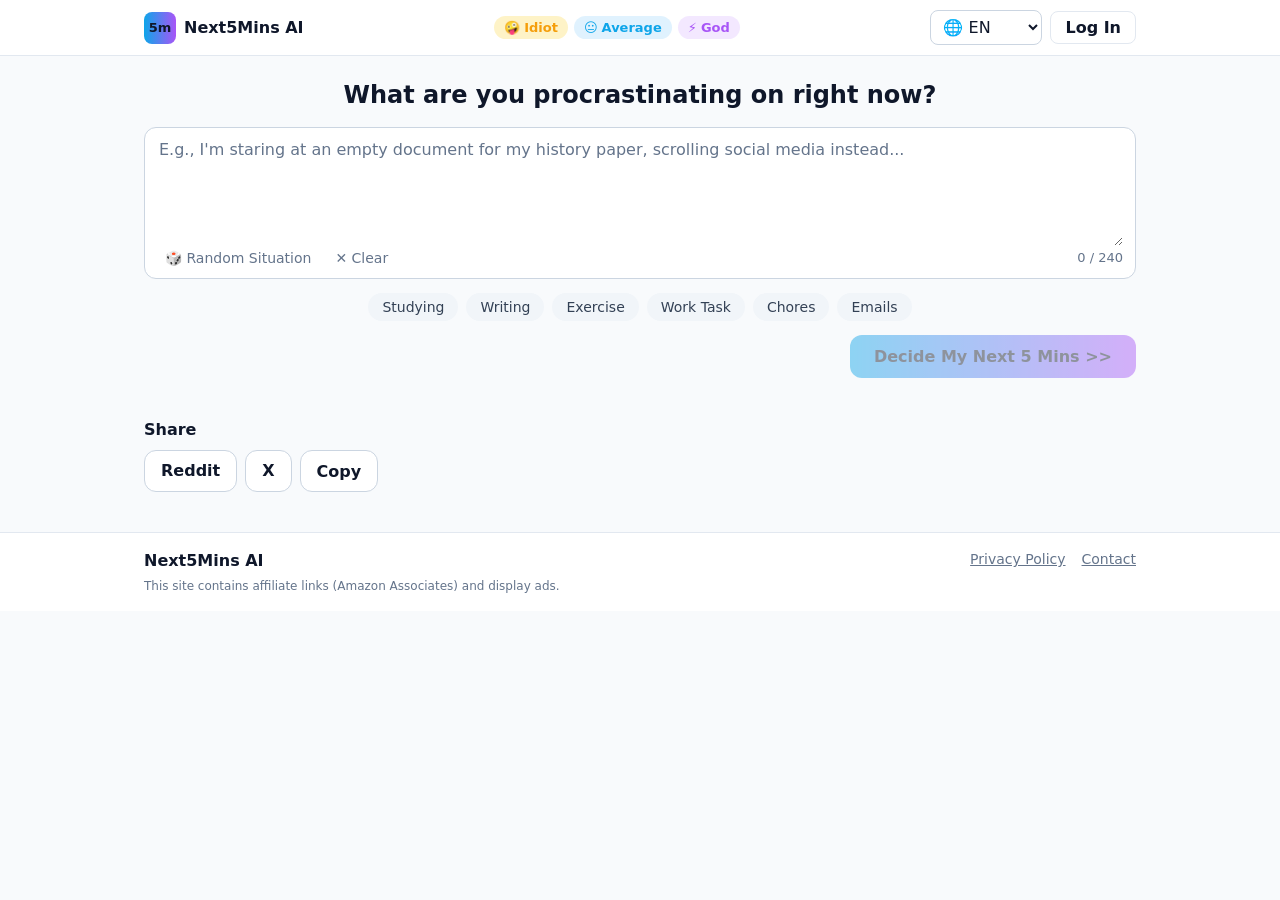
==== 成果物/制作・販売部/Next5MinsAI/index.html @ 343b5043 "Gemini のジェム用の枝: Next5Mins AI にかかわるものだけ(社員16名・決まりの抜き出しを含む)。公開用 社長の指示 2026-11-05「Geminiに読み込ませるギットハブリポジ" ====
<!doctype html>
<html lang="en">
<head>
  <meta charset="utf-8">
  <meta name="viewport" content="width=device-width, initial-scale=1">
  <title>Next5Mins AI</title>
  <link rel="stylesheet" href="parts/part0-page/page.css">
  <link rel="stylesheet" href="parts/part1-header-input/part1.css">
  <link rel="stylesheet" href="parts/part2-cards/part2.css">
  <link rel="stylesheet" href="parts/part3-timer-ads/part3.css">
  <link rel="stylesheet" href="parts/part4-item-throw/part4.css">
  <link rel="stylesheet" href="parts/part5-share-footer/part5.css">
</head>
<body>
  <!-- パーツ1 ヘッダー(ページの一番上・いつも出す) -->
  <header id="n5-part1"></header>
  <main class="n5-container">
    <!-- パーツ1 状況の入力 -->
    <section id="n5-part1-input" class="n5-section"></section>
    <!-- パーツ2 3枚のカード(作ったあとに開く) -->
    <section id="n5-part2" class="n5-section" hidden></section>
    <!-- パーツ3 5分タイマーと広告(カードを選んだあとに開く) -->
    <section id="n5-part3" class="n5-section" hidden></section>
  </main>
  <!-- パーツ5 共有とフッター -->
  <footer id="n5-part5"></footer>
  <!-- パーツ4 投げる品物(画面の上に重ねる層) -->
  <div id="n5-part4"></div>

  <script src="common/config.js"></script>
  <script src="common/bus.js"></script>
  <script src="common/samples.js"></script>
  <script src="common/api.js"></script>
  <script src="parts/part1-header-input/part1.js"></script>
  <script src="parts/part2-cards/part2.js"></script>
  <script src="parts/part3-timer-ads/part3.js"></script>
  <script src="parts/part4-item-throw/part4.js"></script>
  <script src="parts/part5-share-footer/part5.js"></script>
</body>
</html>
---- 成果物/制作・販売部/Next5MinsAI/parts/part0-page/page.css ----
/* パーツ0 ページ全体(比べ表 0-1〜0-6。設計書 8-1・8-2)。色と幅は、ここだけに書く */
:root {
  --n5-bg: #F8FAFC;          /* 0-1 ページの背景 */
  --n5-surface: #FFFFFF;     /* 0-2 カード・入力欄 */
  --n5-border: #E2E8F0;      /* 0-3 枠線・区切り線 */
  --n5-input-border: #CBD5E1;/* 1-7 入力欄の枠 */
  --n5-text: #0F172A;        /* 0-4 本文 */
  --n5-text-sub: #64748B;    /* 0-4 補足・入力前の薄い文字 */
  --n5-chip-bg: #F1F5F9;     /* 1-11 プリセット */
  --n5-chip-text: #334155;
  --n5-idiot: #F59E0B;   --n5-idiot-bg: #FEF3C7;
  --n5-average: #0EA5E9; --n5-average-bg: #E0F2FE;
  --n5-god: #A855F7;     --n5-god-bg: #F3E8FF;
  --n5-cta: linear-gradient(90deg, #0EA5E9, #A855F7);
  --n5-error: #B91C1C;       /* エラーの文字(もとにない。パーツ1が使う) */
  --n5-error-bg: #FEF2F2;    /* エラーの背景 */
  --n5-shade: rgba(15, 23, 42, 0.45); /* 小窓の後ろの幕 */
  --n5-max-width: 1024px;    /* 0-5 */
  --n5-gutter: 16px;         /* 0-5 スマホの左右の余白 */
  --n5-radius: 12px;
  --n5-font: system-ui, -apple-system, "Segoe UI", Roboto, "Hiragino Sans", "Noto Sans JP", "Yu Gothic UI", sans-serif;
}
* { box-sizing: border-box; }
html, body { margin: 0; padding: 0; }
body { background: var(--n5-bg); color: var(--n5-text); font-family: var(--n5-font); line-height: 1.5; min-height: 100vh; overflow-x: hidden; }
.n5-container { max-width: var(--n5-max-width); margin: 0 auto; padding: 0 var(--n5-gutter); }
.n5-section { margin: 24px 0; }
[hidden] { display: none !important; }
a { color: var(--n5-average); }
button { font-family: inherit; font-size: inherit; cursor: pointer; }
.n5-sr { position: absolute; width: 1px; height: 1px; overflow: hidden; clip: rect(0 0 0 0); white-space: nowrap; }
---- 成果物/制作・販売部/Next5MinsAI/parts/part1-header-input/part1.css ----
/* パーツ1 ヘッダーと状況の入力(比べ表 1-1〜1-12)。クラス名は n5-p1- で始める */
/* パーツ1だけで使う色の変数(page.css に足せないため、ここに1回だけ書く。part0 に移すなら gaps 参照) */
:root {
  --n5-p1-on-color: var(--n5-p1-on-color);
  --n5-p1-error-bg: #FEF2F2;
  --n5-p1-error-text: #B91C1C;
  --n5-p1-scrim: var(--n5-p1-scrim);
  --n5-p1-shadow: rgba(15, 23, 42, 0.08);
  --n5-p1-menu-shadow: rgba(15, 23, 42, 0.18);
}
.n5-p1-preview { border: 1px dashed var(--n5-input-border); border-radius: var(--n5-radius); padding: 12px; background: var(--n5-surface); }
.n5-p1-preview button { margin: 0 6px 6px 0; padding: 6px 12px; border: 1px solid var(--n5-input-border); border-radius: 8px; background: var(--n5-chip-bg); color: var(--n5-chip-text); }
.n5-p1-preview pre { margin: 8px 0 0; max-height: 160px; overflow: auto; white-space: pre-wrap; overflow-wrap: anywhere; font-size: 12px; color: var(--n5-text-sub); }
.n5-p1-header { background: var(--n5-surface); border-bottom: 1px solid var(--n5-border); }
.n5-p1-bar { display: flex; align-items: center; justify-content: space-between; gap: 8px; flex-wrap: wrap; padding-top: 10px; padding-bottom: 10px; }
.n5-p1-brand { display: flex; align-items: center; gap: 8px; font-weight: 700; white-space: nowrap; }
.n5-p1-logo { display: inline-flex; align-items: center; justify-content: center; width: 32px; height: 32px; border-radius: 8px; background: var(--n5-cta); color: var(--n5-p1-on-color); font-size: 13px; font-weight: 800; }
.n5-p1-badges { display: flex; gap: 6px; flex-wrap: wrap; justify-content: center; }
.n5-p1-badge { display: inline-flex; align-items: center; gap: 4px; padding: 2px 10px; border-radius: 999px; font-size: 13px; font-weight: 600; white-space: nowrap; }
.n5-p1-badge-idiot { color: var(--n5-idiot); background: var(--n5-idiot-bg); }
.n5-p1-badge-average { color: var(--n5-average); background: var(--n5-average-bg); }
.n5-p1-badge-god { color: var(--n5-god); background: var(--n5-god-bg); }
.n5-p1-right { display: flex; align-items: center; gap: 8px; }
.n5-p1-lang { padding: 6px 8px; border: 1px solid var(--n5-input-border); border-radius: 8px; background: var(--n5-surface); color: var(--n5-text); font: inherit; }
.n5-p1-login { padding: 6px 14px; border: 1px solid var(--n5-border); border-radius: 8px; background: var(--n5-surface); color: var(--n5-text); font-weight: 600; }
.n5-p1-login:hover { background: var(--n5-chip-bg); }

.n5-p1-overlay { position: fixed; inset: 0; background: var(--n5-p1-scrim); display: flex; align-items: center; justify-content: center; padding: var(--n5-gutter); z-index: 1000; }
.n5-p1-modal { position: relative; width: 100%; max-width: 360px; background: var(--n5-surface); border-radius: var(--n5-radius); padding: 24px 20px 20px; display: flex; flex-direction: column; gap: 10px; }
.n5-p1-modal-title { margin: 0 0 4px; font-size: 18px; }
.n5-p1-close { position: absolute; top: 8px; right: 8px; width: 32px; height: 32px; border: 0; border-radius: 8px; background: transparent; color: var(--n5-text-sub); font-size: 18px; }
.n5-p1-close:hover { background: var(--n5-chip-bg); }
.n5-p1-oauth { padding: 10px; border: 1px solid var(--n5-input-border); border-radius: 8px; background: var(--n5-surface); color: var(--n5-text-sub); font-weight: 600; }
.n5-p1-soon { margin: 4px 0 0; text-align: center; color: var(--n5-text-sub); font-size: 14px; }

.n5-p1-input { text-align: center; }
.n5-p1-title { margin: 24px 0 16px; font-size: 24px; line-height: 1.3; overflow-wrap: anywhere; }
.n5-p1-box { background: var(--n5-surface); border: 1px solid var(--n5-input-border); border-radius: var(--n5-radius); padding: 8px 12px; text-align: left; }
.n5-p1-box:focus-within { border-color: var(--n5-average); box-shadow: 0 0 0 3px var(--n5-average-bg), 0 2px 8px var(--n5-p1-shadow); }
.n5-p1-textarea { display: block; width: 100%; min-height: 110px; border: 0; outline: 0; resize: vertical; background: transparent; color: var(--n5-text); font: inherit; }
.n5-p1-textarea::placeholder { color: var(--n5-text-sub); }
.n5-p1-tools { display: flex; align-items: center; gap: 8px; flex-wrap: wrap; }
.n5-p1-tool { padding: 4px 8px; border: 0; border-radius: 8px; background: transparent; color: var(--n5-text-sub); font-size: 14px; }
.n5-p1-tool:hover { background: var(--n5-chip-bg); }
.n5-p1-count { margin-left: auto; color: var(--n5-text-sub); font-size: 13px; }
.n5-p1-presets { display: flex; flex-wrap: wrap; gap: 8px; justify-content: center; margin: 14px 0; }
.n5-p1-chip { padding: 6px 14px; border: 0; border-radius: 999px; background: var(--n5-chip-bg); color: var(--n5-chip-text); font-size: 14px; }
.n5-p1-chip:hover { filter: brightness(0.96); }
.n5-p1-error { margin: 8px 0 12px; padding: 8px 12px; border-radius: 8px; background: var(--n5-p1-error-bg); color: var(--n5-p1-error-text); font-size: 14px; text-align: left; overflow-wrap: anywhere; }
.n5-p1-actions { display: flex; justify-content: flex-end; }
.n5-p1-decide { padding: 12px 24px; border: 0; border-radius: var(--n5-radius); background: var(--n5-cta); color: var(--n5-p1-on-color); font-weight: 700; }
.n5-p1-decide:disabled { opacity: 0.45; cursor: not-allowed; }
.n5-p1-textarea:focus-visible, .n5-p1-tool:focus-visible, .n5-p1-chip:focus-visible, .n5-p1-decide:focus-visible, .n5-p1-login:focus-visible, .n5-p1-lang:focus-visible { outline: 2px solid var(--n5-average); outline-offset: 2px; }
@media (max-width: 480px) {
  .n5-p1-title { font-size: 20px; }
  .n5-p1-badges { order: 3; width: 100%; }
  .n5-p1-decide { width: 100%; }
}

.n5-p1-account { position: relative; }
.n5-p1-user { padding: 6px 14px; border: 1px solid var(--n5-border); border-radius: 8px; background: var(--n5-surface); color: var(--n5-text); font-weight: 600; }
.n5-p1-menu { position: absolute; right: 0; top: 100%; margin-top: 4px; min-width: 160px; display: flex; flex-direction: column; background: var(--n5-surface); border: 1px solid var(--n5-border); border-radius: 8px; box-shadow: 0 4px 12px var(--n5-p1-menu-shadow); z-index: 900; }
.n5-p1-menu-item { padding: 10px 14px; border: 0; background: transparent; color: var(--n5-text); text-align: left; }
.n5-p1-menu-item:hover:not(:disabled) { background: var(--n5-chip-bg); }
.n5-p1-menu-item:disabled { color: var(--n5-text-sub); cursor: not-allowed; }
.n5-p1-user:focus-visible, .n5-p1-menu-item:focus-visible { outline: 2px solid var(--n5-average); outline-offset: 2px; }
---- 成果物/制作・販売部/Next5MinsAI/parts/part2-cards/part2.css ----
/* パーツ2 3枚のカード(比べ表 2-1〜2-8)。クラス名は n5-p2-。色・幅は page.css の変数だけ使う */
.n5-p2-summary { margin: 0 0 12px; font-size: 0.875rem; color: var(--n5-text-sub); overflow-wrap: anywhere; }
.n5-p2-cards { display: grid; grid-template-columns: 1fr; gap: var(--n5-gutter); margin: 0; padding: 0; list-style: none; }
@media (min-width: 768px) { .n5-p2-cards { grid-template-columns: repeat(3, minmax(0, 1fr)); } }
.n5-p2-card { display: flex; flex-direction: column; gap: 8px; min-width: 0; padding: var(--n5-gutter); background: var(--n5-surface); border: 1px solid var(--n5-border); border-left-width: 6px; border-radius: var(--n5-radius); }
.n5-p2-card-idiot { border-left-color: var(--n5-idiot); }
.n5-p2-card-average { border-left-color: var(--n5-average); }
.n5-p2-card-god { border-left-color: var(--n5-god); }
.n5-p2-card-selected { border-top-color: var(--n5-text); border-right-color: var(--n5-text); border-bottom-color: var(--n5-text); }  /* 左の太い縁はキャラの色のまま */
.n5-p2-badge { align-self: flex-start; padding: 2px 10px; border-radius: 999px; font-size: 0.8125rem; font-weight: 700; }
.n5-p2-badge-idiot { background: var(--n5-idiot-bg); color: var(--n5-idiot); }
.n5-p2-badge-average { background: var(--n5-average-bg); color: var(--n5-average); }
.n5-p2-badge-god { background: var(--n5-god-bg); color: var(--n5-god); }
.n5-p2-title { margin: 0; font-size: 1.125rem; font-weight: 700; overflow-wrap: anywhere; }
.n5-p2-instruction { margin: 0; overflow-wrap: anywhere; }
.n5-p2-why { margin: 0; color: var(--n5-text-sub); font-size: 0.875rem; overflow-wrap: anywhere; }
.n5-p2-why-label { display: block; font-weight: 700; }
.n5-p2-spacer { flex: 1; }
.n5-p2-selected-mark { font-weight: 700; font-size: 0.875rem; color: var(--n5-text); min-height: 1.5em; }
.n5-p2-pick { width: 100%; padding: 10px 12px; border: 0; border-radius: var(--n5-radius); color: var(--n5-surface); font-weight: 700; }
.n5-p2-pick-idiot { background: var(--n5-idiot); }
.n5-p2-pick-average { background: var(--n5-average); }
.n5-p2-pick-god { background: var(--n5-god); }
.n5-p2-pick:disabled, .n5-p2-retry:disabled { opacity: 0.4; cursor: not-allowed; }
.n5-p2-actions { display: flex; justify-content: center; margin-top: 16px; }
.n5-p2-retry { padding: 8px 20px; background: var(--n5-surface); color: var(--n5-text); border: 1px solid var(--n5-input-border); border-radius: var(--n5-radius); }
.n5-p2-safety { padding: var(--n5-gutter); background: var(--n5-surface); border: 1px solid var(--n5-border); border-radius: var(--n5-radius); color: var(--n5-text); overflow-wrap: anywhere; }
.n5-p2-thinking { margin: 0 0 12px; color: var(--n5-text-sub); font-weight: 700; }
.n5-p2-skeleton { min-height: 140px; background: var(--n5-chip-bg); border: 1px solid var(--n5-border); border-radius: var(--n5-radius); animation: n5-p2-pulse 1.2s ease-in-out infinite; }
@keyframes n5-p2-pulse { 0%, 100% { opacity: 1; } 50% { opacity: 0.45; } }
@media (prefers-reduced-motion: reduce) { .n5-p2-skeleton { animation: none; } }
.n5-p2-preview-log { white-space: pre-wrap; overflow-wrap: anywhere; font-size: 0.75rem; }  /* 予行画面の出来事の記録用 */
.n5-p2-preview-error { padding: 8px 12px; margin: 0 0 12px; border: 1px solid var(--n5-border); border-radius: var(--n5-radius); color: var(--n5-text); overflow-wrap: anywhere; }  /* 予行画面だけ: パーツ1の代わりにエラーを出す */
---- 成果物/制作・販売部/Next5MinsAI/parts/part3-timer-ads/part3.css ----
/* パーツ3 5分タイマーと広告(比べ表 3-1〜3-4)。クラス名は n5-p3- */
.n5-p3-card { background: var(--n5-surface); border: 1px solid var(--n5-border); border-radius: var(--n5-radius); padding: var(--n5-gutter); text-align: center; }
.n5-p3-title { margin: 0 0 8px; font-size: 1.25rem; font-weight: 700; overflow-wrap: anywhere; color: var(--n5-text); }
.n5-p3-title.n5-p3-idiot { color: var(--n5-idiot); }
.n5-p3-title.n5-p3-average { color: var(--n5-average); }
.n5-p3-title.n5-p3-god { color: var(--n5-god); }
.n5-p3-instruction { margin: 0 0 16px; color: var(--n5-text); overflow-wrap: anywhere; }
.n5-p3-clock { font-size: 4rem; font-weight: 700; line-height: 1.1; font-variant-numeric: tabular-nums; color: var(--n5-text); }
.n5-p3-clock.n5-p3-done { color: var(--n5-average); }
.n5-p3-praise { margin: 8px 0 0; color: var(--n5-text-sub); }
.n5-p3-badge { display: inline-block; margin-top: 8px; padding: 2px 10px; border-radius: 999px; background: var(--n5-chip-bg); color: var(--n5-chip-text); font-size: 0.875rem; }
.n5-p3-buttons { display: flex; flex-wrap: wrap; gap: 8px; justify-content: center; margin-top: 16px; }
.n5-p3-btn { padding: 8px 16px; border: 1px solid var(--n5-input-border); border-radius: var(--n5-radius); background: var(--n5-surface); color: var(--n5-text); max-width: 100%; }
.n5-p3-btn.n5-p3-primary { background: var(--n5-cta); color: var(--n5-surface); border-color: transparent; }
.n5-p3-ad { position: relative; margin-top: 16px; min-height: 90px; border: 1px solid var(--n5-border); background: var(--n5-surface); border-radius: var(--n5-radius); padding: 24px var(--n5-gutter) var(--n5-gutter); overflow: hidden; max-width: 100%; }
.n5-p3-ad-label { position: absolute; top: 4px; left: 8px; font-size: 0.75rem; color: var(--n5-text-sub); }
.n5-p3-ad-empty { display: flex; align-items: center; justify-content: center; min-height: 50px; color: var(--n5-text-sub); opacity: 0.7; }
/* 広告の中身(AdSense の ins や画像)が枠からはみ出さない */
.n5-p3-ad-body { max-width: 100%; overflow: hidden; }
.n5-p3-ad-body * { max-width: 100%; box-sizing: border-box; }
/* 予行画面だけで使う(本番の index.html では読まれない preview.js が作る) */
#n5-p3-log { white-space: pre-wrap; overflow-wrap: anywhere; max-width: 100%; color: var(--n5-text-sub); }
---- 成果物/制作・販売部/Next5MinsAI/parts/part4-item-throw/part4.css ----
/* パーツ4 投げる品物(比べ表 4-1〜4-6)。クラス名は n5-p4- で始める。色と幅は part0-page/page.css の変数 */
#n5-part4 {
  --n5-p4-item: 64px;        /* 4-3 飛んでいる品物(押せる大きさ。56px 以上) */
  --n5-p4-emoji: 48px;       /* 4-3 絵文字(48px 以上) */
  --n5-p4-modal-emoji: 64px; /* 4-5 小窓の絵文字 */
  --n5-p4-dialog-width: 420px;
  --n5-p4-z: 1000;
  position: fixed;
  inset: 0;
  pointer-events: none;
  overflow: hidden;
  z-index: var(--n5-p4-z);
  font-family: var(--n5-font);
  color: var(--n5-text);
}

/* 4-2 バカのふきだし(左下か右下) */
.n5-p4-bubble {
  position: absolute;
  bottom: var(--n5-gutter);
  max-width: calc(100% - var(--n5-gutter) * 2);
  display: flex;
  align-items: center;
  gap: 8px;
  padding: 8px 12px;
  background: var(--n5-idiot-bg);
  border: 2px solid var(--n5-idiot);
  border-radius: var(--n5-radius);
  pointer-events: none;
}
.n5-p4-bubble--left { left: var(--n5-gutter); }
.n5-p4-bubble--right { right: var(--n5-gutter); }
.n5-p4-bubble-face { font-size: var(--n5-p4-modal-emoji); line-height: 1; flex: none; }
.n5-p4-bubble-line { font-weight: 700; overflow-wrap: anywhere; }

/* 4-3 飛んでくる品物(位置は js が transform で付ける) */
.n5-p4-item {
  position: absolute;
  top: 0;
  left: 0;
  width: var(--n5-p4-item);
  height: var(--n5-p4-item);
  padding: 0;
  display: flex;
  align-items: center;
  justify-content: center;
  background: var(--n5-idiot-bg);
  border: 2px solid var(--n5-idiot);
  border-radius: 50%;
  font-size: var(--n5-p4-emoji);
  line-height: 1;
  pointer-events: auto;
  touch-action: manipulation;
  will-change: transform;
}
.n5-p4-item:focus-visible { outline: 3px solid var(--n5-text); outline-offset: 2px; }

/* 4-5 小窓(中央)と、外側を押すと閉じる幕 */
.n5-p4-backdrop {
  position: absolute;
  inset: 0;
  display: flex;
  align-items: center;
  justify-content: center;
  padding: var(--n5-gutter);
  background: var(--n5-text-sub);
  background: color-mix(in srgb, var(--n5-text) 45%, transparent);
  pointer-events: auto;
}
.n5-p4-dialog {
  position: relative;
  width: 100%;
  max-width: var(--n5-p4-dialog-width);
  max-height: 100%;
  overflow-y: auto;
  padding: 24px var(--n5-gutter) var(--n5-gutter);
  background: var(--n5-surface);
  border: 1px solid var(--n5-border);
  border-radius: var(--n5-radius);
  text-align: center;
}
.n5-p4-ad {
  position: absolute;
  top: 8px;
  right: 8px;
  padding: 0 8px;
  background: var(--n5-chip-bg);
  color: var(--n5-text-sub);
  border: 1px solid var(--n5-border);
  border-radius: var(--n5-radius);
  font-size: 0.75rem;
}
.n5-p4-modal-emoji { font-size: var(--n5-p4-modal-emoji); line-height: 1.2; }
.n5-p4-name { margin: 8px 0; font-size: 1.25rem; font-weight: 700; overflow-wrap: anywhere; }
.n5-p4-says-label { margin: 8px 0 0; color: var(--n5-text-sub); font-size: 0.875rem; font-weight: 700; }
.n5-p4-reason { margin: 4px 0 16px; overflow-wrap: anywhere; }
.n5-p4-link {
  display: inline-block;
  max-width: 100%;
  padding: 12px 24px;
  background: var(--n5-idiot);
  color: var(--n5-text);
  border-radius: var(--n5-radius);
  font-weight: 700;
  text-decoration: none;
}
.n5-p4-link:focus-visible, .n5-p4-close:focus-visible { outline: 3px solid var(--n5-text); outline-offset: 2px; }
.n5-p4-note { margin: 8px 0 0; color: var(--n5-text-sub); font-size: 0.75rem; }
.n5-p4-close {
  display: block;
  margin: 16px auto 0;
  padding: 8px 16px;
  background: var(--n5-chip-bg);
  color: var(--n5-chip-text);
  border: 1px solid var(--n5-border);
  border-radius: var(--n5-radius);
}

/* 予行(part4.html)の画面だけで使う */
.n5-p4-preview { padding-block: var(--n5-gutter); }
.n5-p4-preview h1 { font-size: 1.25rem; }
.n5-p4-preview-hint { color: var(--n5-text-sub); }
.n5-p4-preview-bg { margin: 16px 0; padding: 48px var(--n5-gutter); border: 1px dashed var(--n5-input-border); border-radius: var(--n5-radius); color: var(--n5-text-sub); text-align: center; overflow-wrap: anywhere; }
.n5-p4-preview-controls { display: flex; flex-wrap: wrap; gap: 8px; }
.n5-p4-preview-controls button { padding: 8px 12px; background: var(--n5-surface); border: 1px solid var(--n5-input-border); border-radius: var(--n5-radius); }
.n5-p4-preview-controls button[aria-pressed="true"] { background: var(--n5-idiot-bg); border-color: var(--n5-idiot); }
.n5-p4-preview-log { margin: 16px 0; padding: 8px var(--n5-gutter) 8px 24px; background: var(--n5-surface); border: 1px solid var(--n5-border); border-radius: var(--n5-radius); font-family: ui-monospace, monospace; font-size: 0.75rem; overflow-wrap: anywhere; }
---- 成果物/制作・販売部/Next5MinsAI/parts/part5-share-footer/part5.css ----
/* パーツ5 共有とフッター(比べ表 5-1〜5-2)。クラス名は n5-p5- */
.n5-p5-share { padding-top: 16px; padding-bottom: 16px; }
.n5-p5-share-title { margin: 0 0 8px; font-size: 1rem; font-weight: 700; color: var(--n5-text); }
.n5-p5-share-row { display: flex; flex-wrap: wrap; gap: 8px; }
.n5-p5-btn { display: inline-block; padding: 8px 16px; border: 1px solid var(--n5-input-border); border-radius: var(--n5-radius); background: var(--n5-surface); color: var(--n5-text); text-decoration: none; font-weight: 600; }
.n5-p5-btn:hover { background: var(--n5-chip-bg); }
.n5-p5-foot { margin-top: 24px; background: var(--n5-surface); border-top: 1px solid var(--n5-border); padding: 16px 0; }
.n5-p5-foot-inner { display: flex; flex-wrap: wrap; justify-content: space-between; gap: 12px; }
.n5-p5-brand { margin: 0; font-weight: 700; color: var(--n5-text); }
.n5-p5-note { margin: 4px 0 0; font-size: 0.75rem; color: var(--n5-text-sub); overflow-wrap: anywhere; }
.n5-p5-links { display: flex; flex-wrap: wrap; gap: 16px; align-items: flex-start; }
.n5-p5-links a { color: var(--n5-text-sub); font-size: 0.875rem; }
.n5-p5-soon { flex-basis: 100%; margin: 0; font-size: 0.75rem; color: var(--n5-text-sub); }
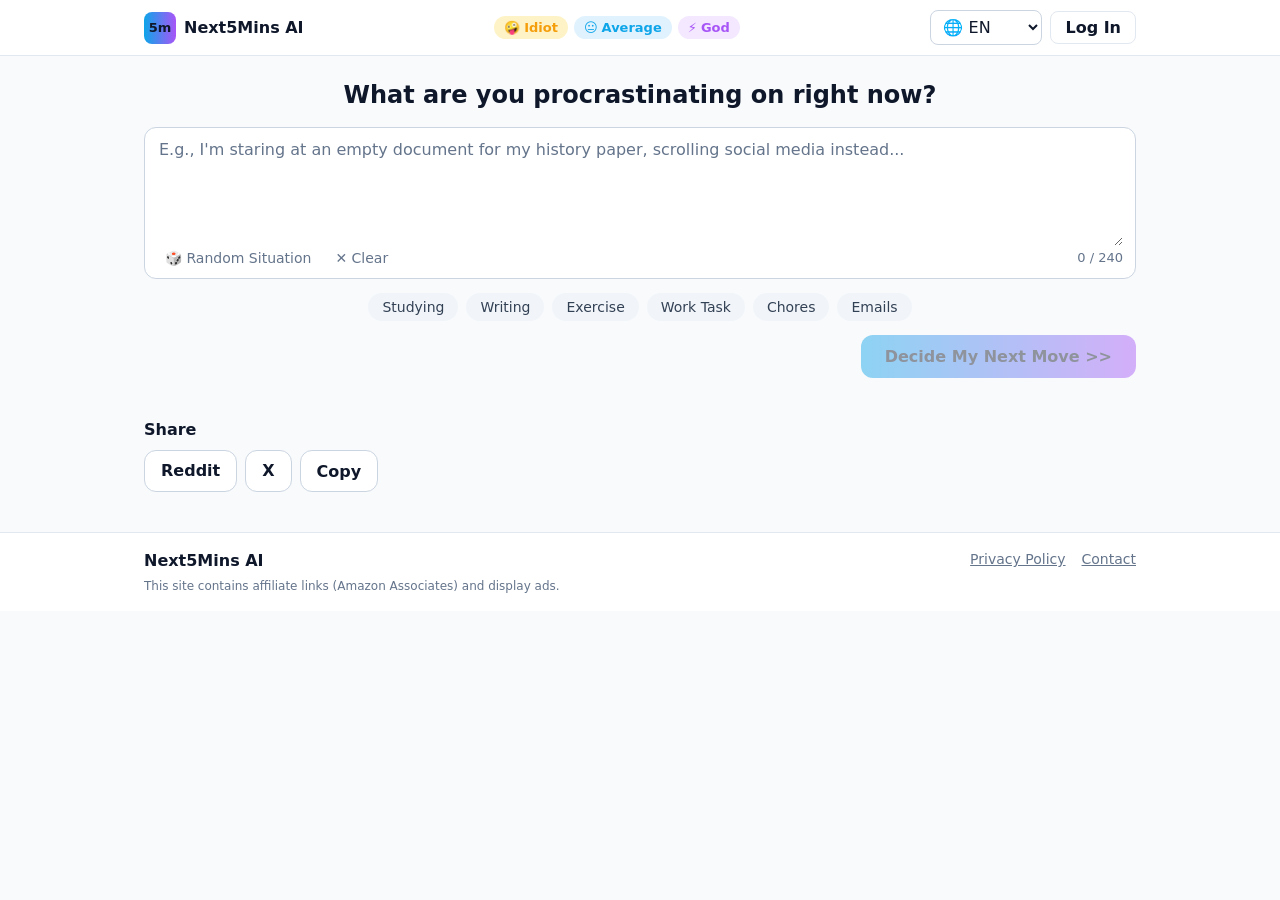
==== commit 63c42309: "本サイト: 名前はそのままに、「5分」の制限をなくした(指示文から5分を外し安全の決まりを足した・神は本当の体の挑戦を出さない・タイマーはかかった時間を数える形に=一時停止/再開/できた/やめる・24" ====
--- a/成果物/制作・販売部/Next5MinsAI/index.html
+++ b/成果物/制作・販売部/Next5MinsAI/index.html
@@ -19,7 +19,7 @@
     <section id="n5-part1-input" class="n5-section"></section>
     <!-- パーツ2 3枚のカード(作ったあとに開く) -->
     <section id="n5-part2" class="n5-section" hidden></section>
-    <!-- パーツ3 5分タイマーと広告(カードを選んだあとに開く) -->
+    <!-- パーツ3 タイマー(かかった時間を数える)と広告(カードを選んだあとに開く) -->
     <section id="n5-part3" class="n5-section" hidden></section>
   </main>
   <!-- パーツ5 共有とフッター -->
--- a/成果物/制作・販売部/Next5MinsAI/parts/part3-timer-ads/part3.css
+++ b/成果物/制作・販売部/Next5MinsAI/parts/part3-timer-ads/part3.css
@@ -1,4 +1,4 @@
-/* パーツ3 5分タイマーと広告(比べ表 3-1〜3-4)。クラス名は n5-p3- */
+/* パーツ3 タイマーと広告(比べ表 3-1〜3-4)。クラス名は n5-p3- */
 .n5-p3-card { background: var(--n5-surface); border: 1px solid var(--n5-border); border-radius: var(--n5-radius); padding: var(--n5-gutter); text-align: center; }
 .n5-p3-title { margin: 0 0 8px; font-size: 1.25rem; font-weight: 700; overflow-wrap: anywhere; color: var(--n5-text); }
 .n5-p3-title.n5-p3-idiot { color: var(--n5-idiot); }
